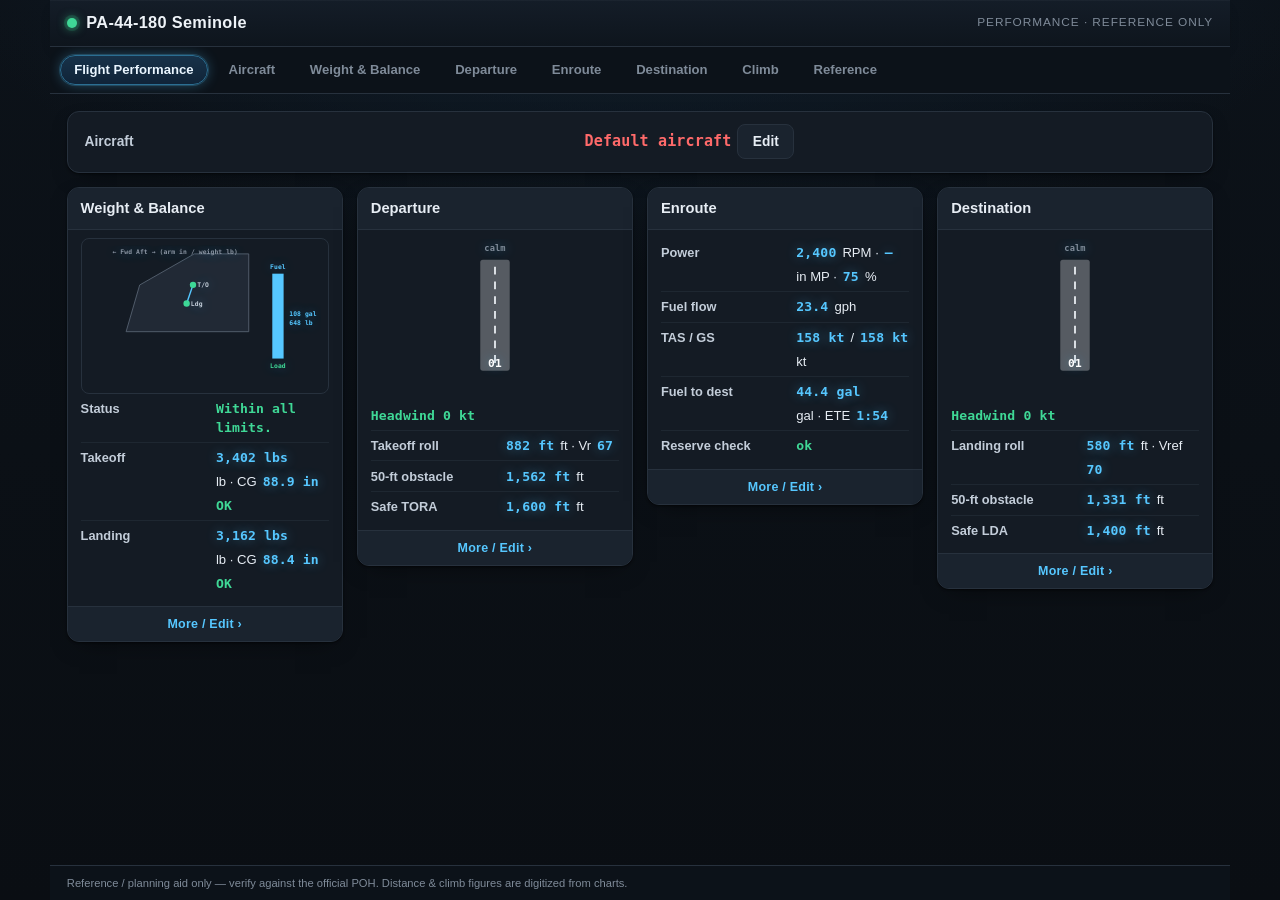
==== index.html @ 6fa39c29 "Add files via upload" ====
<!DOCTYPE html>
<html lang="en">
<head>
<meta charset="utf-8">
<meta name="viewport" content="width=device-width, initial-scale=1, viewport-fit=cover">
<title>PA-44-180 Seminole Performance</title>
<meta name="apple-mobile-web-app-capable" content="yes">
<meta name="apple-mobile-web-app-status-bar-style" content="black-translucent">
<meta name="apple-mobile-web-app-title" content="Seminole">
<meta name="theme-color" content="#0a0e13">
<link rel="manifest" href="manifest.webmanifest">
<link rel="apple-touch-icon" href="assets/icons/apple-touch-icon.png">
<link rel="stylesheet" href="assets/app.css">
</head>
<body data-theme="panel">
<div id="f-view">
  <header id="f-head">
    <span class="f-dot" id="f-offline" title="connection"></span>
    <span class="f-title">PA-44-180 Seminole</span>
    <span class="f-sub">performance · reference only</span>
  </header>
  <nav id="f-nav"></nav>
  <main id="f-main"></main>
  <footer id="f-foot">Reference / planning aid only — verify against the official POH. Distance &amp; climb figures are digitized from charts.</footer>
</div>

<!-- scripts in dependency order: framework -> model -> pages -> boot -->
<script src="src/framework/framework.js"></script>
<script src="src/model/pa44.js"></script>
<script src="src/page/pages.js"></script>
<script src="src/boot.js"></script>
<script>
  // Service worker only on http/https (not file://). Offline still works from cache.
  if ("serviceWorker" in navigator && location.protocol.indexOf("http") === 0) {
    window.addEventListener("load", function () { navigator.serviceWorker.register("service-worker.js").catch(function () {}); });
  }
  function setDot() { var d = document.getElementById("f-offline"); if (d) d.classList.toggle("off", !navigator.onLine); }
  window.addEventListener("online", setDot); window.addEventListener("offline", setDot); setDot();
</script>
</body>
</html>
---- assets/app.css ----
/* PA-44-180 Seminole — dark "cockpit / instrument panel" theme.
   Deep slate surfaces, glowing cyan readouts, high-contrast labels.
   Class names match the original markup exactly — no logic changes. */
:root{
  /* canvas + surfaces */
  --bg:#0a0e13; --bg-2:#0c1219;
  --surface:#141b24; --surface-2:#1a232e; --surface-3:#202a37;
  --bar:#10171f; --barink:#eef3f8;
  --nav:#0c1219; --navsel:#13263a;

  /* lines + text */
  --line:#27313d; --line-soft:#1e2731;
  --ink:#e7edf4; --label:#c3cdd9; --dim:#7f8b99;

  /* accents */
  --val:#56c7ff; --val-glow:rgba(86,199,255,.45);
  --accent:#56c7ff; --accent-dim:#2b6e92;
  --ok:#3fd896; --bad:#ff6a6a; --warn:#ffcf5c;

  --radius:12px; --radius-sm:8px;
  --shadow:0 1px 2px rgba(0,0,0,.5), 0 8px 24px -12px rgba(0,0,0,.7);
  --shadow-soft:0 1px 2px rgba(0,0,0,.4);
  --font:-apple-system,BlinkMacSystemFont,"Segoe UI",Roboto,Helvetica,Arial,sans-serif;
  --mono:ui-monospace,SFMono-Regular,"SF Mono",Menlo,Consolas,monospace;
}
*{box-sizing:border-box}
html,body{margin:0;height:100%}
body{
  background:
    radial-gradient(1200px 600px at 50% -10%, #11202e 0%, rgba(17,32,46,0) 60%),
    linear-gradient(180deg, var(--bg-2) 0%, var(--bg) 100%);
  background-attachment:fixed;
  color:var(--ink);font-family:var(--font);font-size:15px;line-height:1.45;
  -webkit-font-smoothing:antialiased;text-rendering:optimizeLegibility;
  padding:env(safe-area-inset-top) env(safe-area-inset-right) env(safe-area-inset-bottom) env(safe-area-inset-left)}
#f-view{display:flex;flex-direction:column;height:100vh;max-width:1180px;margin:0 auto;background:transparent}

/* ---- header bar ---- */
#f-head{display:flex;align-items:center;gap:.6rem;padding:.7rem 1.05rem;
  background:linear-gradient(180deg,#141d28,#0e151d);
  color:var(--barink);border-bottom:1px solid var(--line);
  box-shadow:0 1px 0 rgba(255,255,255,.03) inset, 0 6px 16px -10px rgba(0,0,0,.8)}
.f-title{font-weight:700;letter-spacing:.02em;font-size:1.02rem}
.f-sub{color:var(--dim);font-size:.74rem;margin-left:auto;text-transform:uppercase;letter-spacing:.08em}
.f-dot{width:.62rem;height:.62rem;border-radius:50%;background:#3fd896;
  box-shadow:0 0 0 3px rgba(63,216,150,.15), 0 0 10px 1px rgba(63,216,150,.55);transition:all .25s}
.f-dot.off{background:var(--warn);box-shadow:0 0 0 3px rgba(255,207,92,.15), 0 0 10px 1px rgba(255,207,92,.55)}

/* ---- nav tabs ---- */
#f-nav{display:flex;gap:.35rem;overflow-x:auto;padding:.5rem .6rem;background:var(--nav);
  border-bottom:1px solid var(--line);-webkit-overflow-scrolling:touch;scrollbar-width:none}
#f-nav::-webkit-scrollbar{display:none}
.f-tab{flex:0 0 auto;background:transparent;color:var(--dim);border:1px solid transparent;border-radius:999px;
  padding:.4rem .85rem;font-size:.82rem;font-weight:600;cursor:pointer;font-family:inherit;white-space:nowrap;
  transition:color .15s, background .15s, border-color .15s, box-shadow .15s}
.f-tab:hover{color:var(--ink);background:rgba(86,199,255,.08)}
.f-tab.sel{background:linear-gradient(180deg,#173249,#102438);color:#eaf6ff;font-weight:700;
  border-color:var(--accent-dim);box-shadow:0 0 0 1px rgba(86,199,255,.18), 0 0 14px -2px var(--val-glow)}

/* ---- main + footer ---- */
#f-main{flex:1;overflow-y:auto;padding:1.05rem;-webkit-overflow-scrolling:touch}
#f-foot{padding:.55rem 1.05rem;font-size:.7rem;color:var(--dim);background:var(--bg-2);border-top:1px solid var(--line)}

.f-phead h1{margin:.1rem 0 .15rem;font-size:1.35rem;font-weight:700;letter-spacing:-.01em}
.f-phead p{margin:0 0 .9rem;color:var(--dim);font-size:.82rem}

/* ---- two-column split ---- */
.f-cols{display:flex;gap:1rem;align-items:flex-start}
.f-col{flex:1 1 0;min-width:0}

/* ---- groups / cards ---- */
.f-group{background:var(--surface);border:1px solid var(--line);border-radius:var(--radius);
  padding:0 .9rem .35rem;margin-bottom:1rem;overflow:hidden;box-shadow:var(--shadow)}
.f-group>h3{margin:0 -.9rem .25rem;padding:.62rem .9rem;font-size:.72rem;font-weight:700;
  letter-spacing:.09em;text-transform:uppercase;color:var(--dim);
  background:var(--surface-2);border-bottom:1px solid var(--line)}
.iGroup>h3::after{content:""}
.oGroup>h3{color:var(--dim)}

.f-row{display:flex;align-items:baseline;gap:.7rem;padding:.5rem .15rem;border-bottom:1px solid var(--line-soft)}
.f-row:last-child{border-bottom:0}
.f-row.full{display:block}
.f-rl{flex:0 0 44%;color:var(--label);font-weight:600;font-size:.86rem}
.f-rc{flex:1;display:flex;flex-wrap:wrap;align-items:baseline;gap:.3rem 6px}
.f-out{color:var(--val);font-weight:700;font-variant-numeric:tabular-nums;font-family:var(--mono);
  letter-spacing:.01em;text-shadow:0 0 12px var(--val-glow)}
.f-msg{color:var(--bad);font-size:.78rem;flex-basis:100%}
.dim{color:var(--dim);font-weight:400;font-size:.85em;text-shadow:none}

/* ---- inputs ---- */
.f-in{background:var(--bg);color:var(--ink);border:1px solid var(--line);border-radius:var(--radius-sm);
  padding:.36rem .5rem;font:inherit;font-size:.9rem;width:6.5rem;max-width:100%;
  transition:border-color .15s, box-shadow .15s, background .15s}
.f-in::placeholder{color:var(--dim)}
.f-in:hover{border-color:#33414f}
.f-in:focus{outline:none;border-color:var(--accent);background:#0b1119;
  box-shadow:0 0 0 3px rgba(86,199,255,.18)}
.f-num{font-family:var(--mono);font-variant-numeric:tabular-nums}
select.f-in{width:auto;min-width:5.5rem;cursor:pointer}
select.f-in option{background:var(--surface);color:var(--ink)}
.f-radio{display:inline-flex;align-items:center;gap:.3rem;margin-right:.7rem;color:var(--label);font-size:.86rem}
input[type=checkbox].f-in,input[type=radio]{accent-color:var(--accent);width:auto;cursor:pointer}

.f-btn{background:var(--surface-2);color:var(--ink);border:1px solid var(--line);border-radius:var(--radius-sm);
  padding:.4rem .9rem;margin:.3rem .4rem .3rem 0;font:inherit;font-size:.86rem;font-weight:600;cursor:pointer;
  transition:background .15s, border-color .15s, box-shadow .15s, transform .05s}
.f-btn:hover{background:var(--surface-3);border-color:var(--accent-dim);box-shadow:0 0 14px -4px var(--val-glow)}
.f-btn:active{transform:translateY(1px)}

/* ---- note / callout ---- */
.f-note{background:linear-gradient(180deg,rgba(255,207,92,.07),rgba(255,207,92,.03));
  border:1px solid rgba(255,207,92,.22);border-left:3px solid var(--warn);border-radius:var(--radius-sm);
  padding:.6rem .8rem;margin:0 0 1rem;font-size:.8rem;color:#e7dcb8}

/* ---- svg diagrams (recolored for dark in pages.js) ---- */
.f-svg{width:100%;max-width:340px;height:auto;display:block;background:transparent;
  border:1px solid var(--line);border-radius:var(--radius-sm);padding:.4rem}
.f-rwy{width:130px;height:auto;display:block;margin:.1rem auto;background:transparent}
.ok{color:var(--ok)} .bad{color:var(--bad)}
.f-out .ok,.f-out .bad{text-shadow:none}
.missing{color:var(--bad)}

/* ---- dashboard ---- */
.f-dash .homeHead{background:var(--surface);border:1px solid var(--line);border-radius:var(--radius);
  padding:0 .9rem;margin-bottom:.9rem;box-shadow:var(--shadow)}
.f-grid{display:grid;grid-template-columns:repeat(4,1fr);gap:.9rem;align-items:start}
.f-panel{background:var(--surface);border:1px solid var(--line);border-radius:var(--radius);overflow:hidden;cursor:pointer;
  display:flex;flex-direction:column;box-shadow:var(--shadow);
  transition:border-color .18s, box-shadow .18s, transform .18s}
.f-panel:hover{border-color:var(--accent-dim);transform:translateY(-2px);
  box-shadow:0 10px 30px -14px rgba(0,0,0,.85), 0 0 0 1px rgba(86,199,255,.12), 0 0 22px -6px var(--val-glow)}
.f-ptitle{font-weight:700;font-size:.92rem;padding:.6rem .8rem;border-bottom:1px solid var(--line);
  background:var(--surface-2);color:var(--ink);display:flex;justify-content:space-between;align-items:center}
.f-pright{color:var(--dim);font-weight:600;font-size:.82rem}
.f-pbody{padding:.5rem .8rem;font-size:.82rem}
.f-pbody .f-row{padding:.32rem 0}
.f-pbody .f-rl{flex-basis:50%;font-size:.8rem}
.f-pfoot{padding:.5rem .8rem;background:var(--surface-2);color:var(--accent);font-size:.78rem;font-weight:600;
  text-align:center;margin-top:auto;border-top:1px solid var(--line);letter-spacing:.02em}
.f-panel:hover .f-pfoot{color:#bfe9ff}

/* ---- responsive ---- */
@media (max-width:1000px){ .f-grid{grid-template-columns:repeat(2,1fr)} }
@media (max-width:620px){
  #f-main{padding:.8rem}
  .f-cols{flex-direction:column;gap:0}
  .f-grid{grid-template-columns:1fr}
  .f-rl{flex-basis:100%} .f-row{display:block} .f-rc{margin-top:.15rem}
  .f-sub{display:none}
}
@media (prefers-reduced-motion:reduce){*{transition:none!important;animation:none!important}}
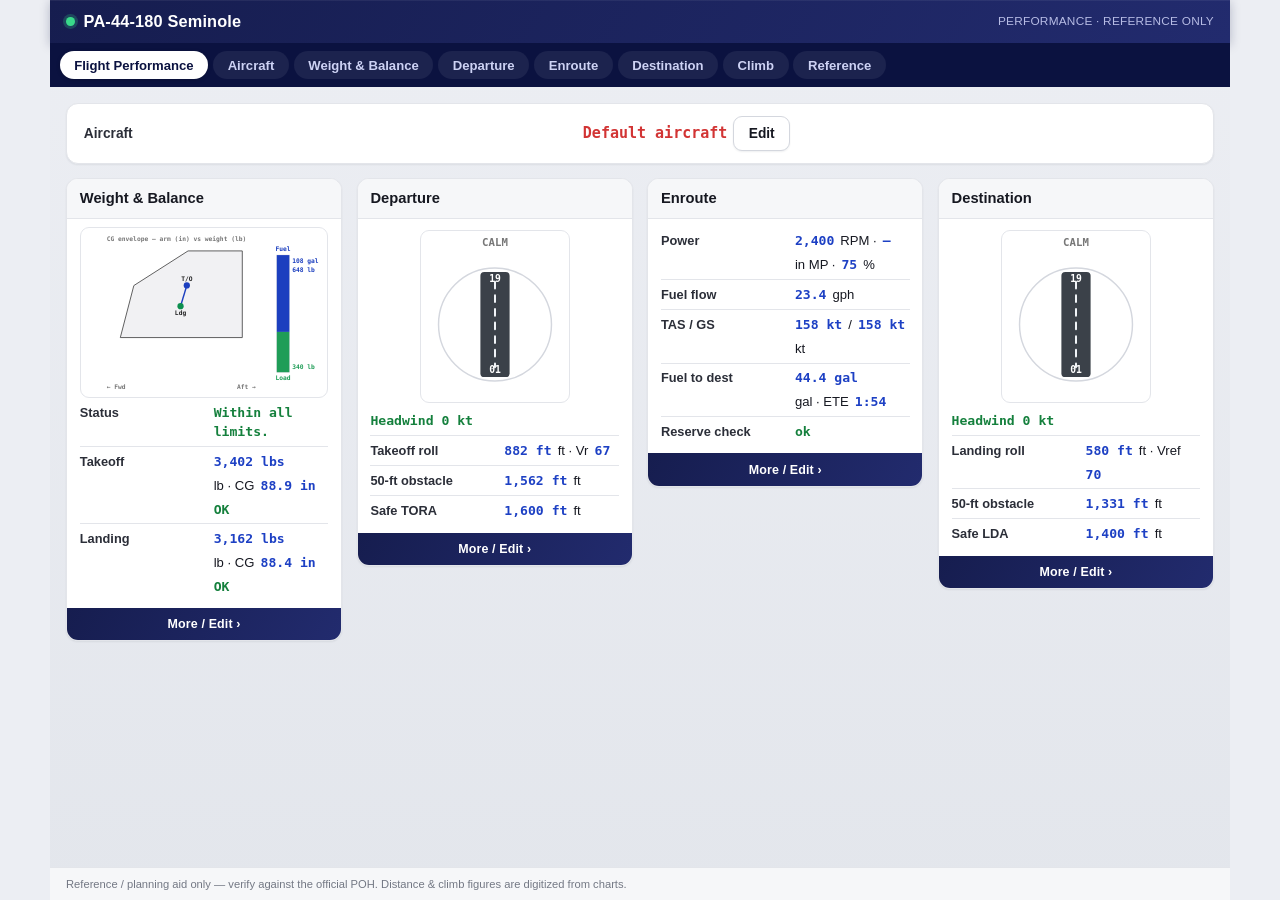
==== commit 32267301: "Add files via upload" ====
--- a/index.html
+++ b/index.html
@@ -5,10 +5,13 @@
 <meta name="viewport" content="width=device-width, initial-scale=1, viewport-fit=cover">
 <title>PA-44-180 Seminole Performance</title>
 <meta name="apple-mobile-web-app-capable" content="yes">
+<meta name="mobile-web-app-capable" content="yes">
 <meta name="apple-mobile-web-app-status-bar-style" content="black-translucent">
 <meta name="apple-mobile-web-app-title" content="Seminole">
-<meta name="theme-color" content="#0a0e13">
+<meta name="theme-color" content="#161d4f">
+<meta name="format-detection" content="telephone=no">
 <link rel="manifest" href="manifest.webmanifest">
+<link rel="apple-touch-icon" sizes="192x192" href="assets/icons/icon-192.png">
 <link rel="apple-touch-icon" href="assets/icons/apple-touch-icon.png">
 <link rel="stylesheet" href="assets/app.css">
 </head>
--- a/assets/app.css
+++ b/assets/app.css
@@ -1,146 +1,138 @@
-/* PA-44-180 Seminole — dark "cockpit / instrument panel" theme.
-   Deep slate surfaces, glowing cyan readouts, high-contrast labels.
-   Class names match the original markup exactly — no logic changes. */
+/* PA-44-180 Seminole — modern light theme.
+   Soft neutral canvas, elevated white cards, indigo brand, blue result values,
+   red warnings. Layout preserved; refreshed depth, spacing, type and motion. */
 :root{
-  /* canvas + surfaces */
-  --bg:#0a0e13; --bg-2:#0c1219;
-  --surface:#141b24; --surface-2:#1a232e; --surface-3:#202a37;
-  --bar:#10171f; --barink:#eef3f8;
-  --nav:#0c1219; --navsel:#13263a;
+  --bg:#eceef3; --bg2:#e3e6ec;
+  --nav:#161d4f; --nav2:#222b6e; --navsel:#0b1240; --barink:#fff;
+  --card:#ffffff; --card2:#f6f7f9; --line:#e3e5ea; --line2:#d4d7de;
+  --ink:#161821; --label:#2b2e38; --dim:#737884;
+  --val:#1d40c4; --ok:#15803d; --bad:#d23434; --accent:#2347d8;
+  --shadow:0 1px 2px rgba(20,24,40,.06), 0 6px 18px rgba(20,24,40,.07);
+  --shadow-sm:0 1px 2px rgba(20,24,40,.07);
+  --radius:12px; --radius-sm:9px;
+  --input-bg:#ffffff;
+  --note-bg:#fffaf0; --note-line:#f0e3bf; --note-bar:#e0b53a; --note-ink:#6b5a2a;
+  /* inline-SVG theming (CG envelope + runway graphic) */
+  --svg-bg:#ffffff; --svg-ink:#222; --svg-dim:#777; --svg-line:#d4d7de;
+  --svg-stroke:#444; --svg-track:#edeef1; --svg-fill:rgba(120,120,140,.10); --rwy-slab:#3b4149;
+  --font:-apple-system,BlinkMacSystemFont,"Segoe UI",Roboto,Helvetica,Arial,sans-serif;
+  --mono:ui-monospace,SFMono-Regular,Menlo,monospace;
+}
 
-  /* lines + text */
-  --line:#27313d; --line-soft:#1e2731;
-  --ink:#e7edf4; --label:#c3cdd9; --dim:#7f8b99;
-
-  /* accents */
-  --val:#56c7ff; --val-glow:rgba(86,199,255,.45);
-  --accent:#56c7ff; --accent-dim:#2b6e92;
-  --ok:#3fd896; --bad:#ff6a6a; --warn:#ffcf5c;
-
-  --radius:12px; --radius-sm:8px;
-  --shadow:0 1px 2px rgba(0,0,0,.5), 0 8px 24px -12px rgba(0,0,0,.7);
-  --shadow-soft:0 1px 2px rgba(0,0,0,.4);
-  --font:-apple-system,BlinkMacSystemFont,"Segoe UI",Roboto,Helvetica,Arial,sans-serif;
-  --mono:ui-monospace,SFMono-Regular,"SF Mono",Menlo,Consolas,monospace;
+/* ---- Dark mode (auto, follows the OS appearance setting) ---- */
+@media (prefers-color-scheme:dark){
+  :root{
+    --bg:#0f1320; --bg2:#0b0e18;
+    --nav:#1a225e; --nav2:#2a3486; --navsel:#0b1030; --barink:#fff;
+    --card:#171c2a; --card2:#1f2536; --line:#2a3142; --line2:#3a4257;
+    --ink:#e7e9ef; --label:#cdd2dc; --dim:#8b93a3;
+    --val:#7d97ff; --ok:#46c97e; --bad:#ff7a7a; --accent:#7d97ff;
+    --shadow:0 1px 2px rgba(0,0,0,.4), 0 8px 22px rgba(0,0,0,.45);
+    --shadow-sm:0 1px 3px rgba(0,0,0,.4);
+    --input-bg:#10141f;
+    --note-bg:#2a2410; --note-line:#4a3f1a; --note-bar:#caa53a; --note-ink:#e4d7a6;
+    --svg-bg:#11151f; --svg-ink:#e7e9ef; --svg-dim:#99a2b3; --svg-line:#39414f;
+    --svg-stroke:#8a93a3; --svg-track:#262c3a; --svg-fill:rgba(150,160,190,.14); --rwy-slab:#39414c;
+    color-scheme:dark;
+  }
 }
 *{box-sizing:border-box}
-html,body{margin:0;height:100%}
-body{
-  background:
-    radial-gradient(1200px 600px at 50% -10%, #11202e 0%, rgba(17,32,46,0) 60%),
-    linear-gradient(180deg, var(--bg-2) 0%, var(--bg) 100%);
-  background-attachment:fixed;
-  color:var(--ink);font-family:var(--font);font-size:15px;line-height:1.45;
+html,body{margin:0;height:100%;-webkit-text-size-adjust:100%;text-size-adjust:100%}
+body{background:var(--bg);color:var(--ink);font-family:var(--font);font-size:15px;line-height:1.45;
   -webkit-font-smoothing:antialiased;text-rendering:optimizeLegibility;
-  padding:env(safe-area-inset-top) env(safe-area-inset-right) env(safe-area-inset-bottom) env(safe-area-inset-left)}
-#f-view{display:flex;flex-direction:column;height:100vh;max-width:1180px;margin:0 auto;background:transparent}
+  -webkit-tap-highlight-color:transparent;
+  padding-left:env(safe-area-inset-left);padding-right:env(safe-area-inset-right)}
+/* 100dvh avoids the iOS Safari address-bar 100vh cutoff; 100vh is the fallback */
+#f-view{display:flex;flex-direction:column;height:100vh;height:100dvh;max-width:1180px;margin:0 auto;
+  background:linear-gradient(180deg,var(--bg) 0%,var(--bg2) 100%)}
 
-/* ---- header bar ---- */
-#f-head{display:flex;align-items:center;gap:.6rem;padding:.7rem 1.05rem;
-  background:linear-gradient(180deg,#141d28,#0e151d);
-  color:var(--barink);border-bottom:1px solid var(--line);
-  box-shadow:0 1px 0 rgba(255,255,255,.03) inset, 0 6px 16px -10px rgba(0,0,0,.8)}
-.f-title{font-weight:700;letter-spacing:.02em;font-size:1.02rem}
-.f-sub{color:var(--dim);font-size:.74rem;margin-left:auto;text-transform:uppercase;letter-spacing:.08em}
-.f-dot{width:.62rem;height:.62rem;border-radius:50%;background:#3fd896;
-  box-shadow:0 0 0 3px rgba(63,216,150,.15), 0 0 10px 1px rgba(63,216,150,.55);transition:all .25s}
-.f-dot.off{background:var(--warn);box-shadow:0 0 0 3px rgba(255,207,92,.15), 0 0 10px 1px rgba(255,207,92,.55)}
+/* header — brand gradient, fills behind the translucent status bar */
+#f-head{display:flex;align-items:center;gap:.55rem;color:var(--barink);
+  background:linear-gradient(120deg,var(--nav) 0%,var(--nav2) 100%);
+  padding:calc(.6rem + env(safe-area-inset-top)) 1rem .6rem;
+  box-shadow:0 1px 0 rgba(255,255,255,.06) inset, 0 2px 10px rgba(11,18,64,.25)}
+.f-title{font-weight:700;letter-spacing:.01em;font-size:1.02rem}
+.f-sub{color:#c7ccf2;font-size:.74rem;margin-left:auto;opacity:.9;font-weight:500;letter-spacing:.02em;text-transform:uppercase}
+.f-dot{width:.55rem;height:.55rem;border-radius:50%;background:#39d98a;
+  box-shadow:0 0 0 3px rgba(57,217,138,.22);transition:background .2s,box-shadow .2s}
+.f-dot.off{background:#ffc53d;box-shadow:0 0 0 3px rgba(255,197,61,.22)}
 
-/* ---- nav tabs ---- */
-#f-nav{display:flex;gap:.35rem;overflow-x:auto;padding:.5rem .6rem;background:var(--nav);
-  border-bottom:1px solid var(--line);-webkit-overflow-scrolling:touch;scrollbar-width:none}
+/* nav — pill tabs */
+#f-nav{display:flex;gap:.3rem;overflow-x:auto;padding:.5rem .6rem;
+  background:var(--navsel);-webkit-overflow-scrolling:touch;scrollbar-width:none}
 #f-nav::-webkit-scrollbar{display:none}
-.f-tab{flex:0 0 auto;background:transparent;color:var(--dim);border:1px solid transparent;border-radius:999px;
-  padding:.4rem .85rem;font-size:.82rem;font-weight:600;cursor:pointer;font-family:inherit;white-space:nowrap;
-  transition:color .15s, background .15s, border-color .15s, box-shadow .15s}
-.f-tab:hover{color:var(--ink);background:rgba(86,199,255,.08)}
-.f-tab.sel{background:linear-gradient(180deg,#173249,#102438);color:#eaf6ff;font-weight:700;
-  border-color:var(--accent-dim);box-shadow:0 0 0 1px rgba(86,199,255,.18), 0 0 14px -2px var(--val-glow)}
+.f-tab{flex:0 0 auto;background:rgba(255,255,255,.07);color:#cdd2f4;border:1px solid transparent;
+  border-radius:999px;padding:.36rem .85rem;font-size:.82rem;cursor:pointer;font-family:inherit;
+  white-space:nowrap;font-weight:600;transition:background .15s,color .15s,transform .05s}
+.f-tab:hover{background:rgba(255,255,255,.14);color:#fff}
+.f-tab:active{transform:scale(.97)}
+.f-tab.sel{background:#fff;color:var(--navsel);font-weight:700;box-shadow:0 1px 4px rgba(0,0,0,.18)}
 
-/* ---- main + footer ---- */
-#f-main{flex:1;overflow-y:auto;padding:1.05rem;-webkit-overflow-scrolling:touch}
-#f-foot{padding:.55rem 1.05rem;font-size:.7rem;color:var(--dim);background:var(--bg-2);border-top:1px solid var(--line)}
+#f-main{flex:1;overflow-y:auto;padding:1rem;-webkit-overflow-scrolling:touch;overscroll-behavior:contain}
+#f-foot{font-size:.7rem;color:var(--dim);background:var(--card2);border-top:1px solid var(--line);
+  padding:.5rem 1rem calc(.5rem + env(safe-area-inset-bottom))}
 
 .f-phead h1{margin:.1rem 0 .15rem;font-size:1.35rem;font-weight:700;letter-spacing:-.01em}
-.f-phead p{margin:0 0 .9rem;color:var(--dim);font-size:.82rem}
+.f-phead p{margin:0 0 .85rem;color:var(--dim);font-size:.83rem}
 
-/* ---- two-column split ---- */
+/* two-column split: Settings | Results */
 .f-cols{display:flex;gap:1rem;align-items:flex-start}
 .f-col{flex:1 1 0;min-width:0}
+.f-group{background:var(--card);border:1px solid var(--line);border-radius:var(--radius);
+  padding:0 .9rem .35rem;margin-bottom:1rem;overflow:hidden;box-shadow:var(--shadow-sm)}
+.f-group>h3{margin:0 -.9rem .25rem;padding:.55rem .9rem;font-size:.72rem;font-weight:700;
+  letter-spacing:.06em;text-transform:uppercase;color:var(--dim);
+  background:var(--card2);border-bottom:1px solid var(--line)}
+.oGroup>h3{color:var(--accent)}
 
-/* ---- groups / cards ---- */
-.f-group{background:var(--surface);border:1px solid var(--line);border-radius:var(--radius);
-  padding:0 .9rem .35rem;margin-bottom:1rem;overflow:hidden;box-shadow:var(--shadow)}
-.f-group>h3{margin:0 -.9rem .25rem;padding:.62rem .9rem;font-size:.72rem;font-weight:700;
-  letter-spacing:.09em;text-transform:uppercase;color:var(--dim);
-  background:var(--surface-2);border-bottom:1px solid var(--line)}
-.iGroup>h3::after{content:""}
-.oGroup>h3{color:var(--dim)}
-
-.f-row{display:flex;align-items:baseline;gap:.7rem;padding:.5rem .15rem;border-bottom:1px solid var(--line-soft)}
+.f-row{display:flex;align-items:baseline;gap:.6rem;padding:.45rem .15rem;border-bottom:1px solid var(--line)}
 .f-row:last-child{border-bottom:0}
 .f-row.full{display:block}
 .f-rl{flex:0 0 44%;color:var(--label);font-weight:600;font-size:.86rem}
 .f-rc{flex:1;display:flex;flex-wrap:wrap;align-items:baseline;gap:.3rem 6px}
-.f-out{color:var(--val);font-weight:700;font-variant-numeric:tabular-nums;font-family:var(--mono);
-  letter-spacing:.01em;text-shadow:0 0 12px var(--val-glow)}
+.f-out{color:var(--val);font-weight:700;font-variant-numeric:tabular-nums;font-family:var(--mono)}
 .f-msg{color:var(--bad);font-size:.78rem;flex-basis:100%}
-.dim{color:var(--dim);font-weight:400;font-size:.85em;text-shadow:none}
+.dim{color:var(--dim);font-weight:400;font-size:.85em}
 
-/* ---- inputs ---- */
-.f-in{background:var(--bg);color:var(--ink);border:1px solid var(--line);border-radius:var(--radius-sm);
-  padding:.36rem .5rem;font:inherit;font-size:.9rem;width:6.5rem;max-width:100%;
-  transition:border-color .15s, box-shadow .15s, background .15s}
-.f-in::placeholder{color:var(--dim)}
-.f-in:hover{border-color:#33414f}
-.f-in:focus{outline:none;border-color:var(--accent);background:#0b1119;
-  box-shadow:0 0 0 3px rgba(86,199,255,.18)}
-.f-num{font-family:var(--mono);font-variant-numeric:tabular-nums}
+.f-in{background:var(--input-bg);color:var(--ink);border:1px solid var(--line2);border-radius:8px;padding:.34rem .5rem;
+  font:inherit;font-size:.9rem;width:6.5rem;max-width:100%;transition:border-color .15s,box-shadow .15s}
+.f-in:hover{border-color:#b6bac3}
+.f-in:focus{outline:none;border-color:var(--accent);box-shadow:0 0 0 3px rgba(35,71,216,.16)}
 select.f-in{width:auto;min-width:5.5rem;cursor:pointer}
-select.f-in option{background:var(--surface);color:var(--ink)}
-.f-radio{display:inline-flex;align-items:center;gap:.3rem;margin-right:.7rem;color:var(--label);font-size:.86rem}
-input[type=checkbox].f-in,input[type=radio]{accent-color:var(--accent);width:auto;cursor:pointer}
+.f-radio{display:inline-flex;align-items:center;gap:.3rem;margin-right:.7rem;font-size:.86rem;cursor:pointer}
+.f-btn{background:var(--card);color:var(--ink);border:1px solid var(--line2);border-radius:9px;
+  padding:.4rem .9rem;margin:.3rem .4rem .3rem 0;font:inherit;font-size:.86rem;font-weight:600;
+  cursor:pointer;box-shadow:var(--shadow-sm);transition:background .15s,border-color .15s,transform .05s}
+.f-btn:hover{background:var(--card2);border-color:#b6bac3}
+.f-btn:active{transform:scale(.98)}
 
-.f-btn{background:var(--surface-2);color:var(--ink);border:1px solid var(--line);border-radius:var(--radius-sm);
-  padding:.4rem .9rem;margin:.3rem .4rem .3rem 0;font:inherit;font-size:.86rem;font-weight:600;cursor:pointer;
-  transition:background .15s, border-color .15s, box-shadow .15s, transform .05s}
-.f-btn:hover{background:var(--surface-3);border-color:var(--accent-dim);box-shadow:0 0 14px -4px var(--val-glow)}
-.f-btn:active{transform:translateY(1px)}
-
-/* ---- note / callout ---- */
-.f-note{background:linear-gradient(180deg,rgba(255,207,92,.07),rgba(255,207,92,.03));
-  border:1px solid rgba(255,207,92,.22);border-left:3px solid var(--warn);border-radius:var(--radius-sm);
-  padding:.6rem .8rem;margin:0 0 1rem;font-size:.8rem;color:#e7dcb8}
-
-/* ---- svg diagrams (recolored for dark in pages.js) ---- */
-.f-svg{width:100%;max-width:340px;height:auto;display:block;background:transparent;
-  border:1px solid var(--line);border-radius:var(--radius-sm);padding:.4rem}
-.f-rwy{width:130px;height:auto;display:block;margin:.1rem auto;background:transparent}
+.f-note{background:var(--note-bg);border:1px solid var(--note-line);border-left:3px solid var(--note-bar);border-radius:var(--radius-sm);
+  padding:.6rem .8rem;margin:0 0 1rem;font-size:.8rem;color:var(--note-ink)}
+.f-svg{width:100%;max-width:340px;height:auto;display:block;background:var(--svg-bg);
+  border:1px solid var(--line);border-radius:var(--radius-sm);padding:.3rem}
+.f-rwy{width:150px;height:auto;display:block;margin:.2rem auto;background:var(--svg-bg);
+  border:1px solid var(--line);border-radius:var(--radius-sm)}
 .ok{color:var(--ok)} .bad{color:var(--bad)}
-.f-out .ok,.f-out .bad{text-shadow:none}
 .missing{color:var(--bad)}
 
-/* ---- dashboard ---- */
-.f-dash .homeHead{background:var(--surface);border:1px solid var(--line);border-radius:var(--radius);
-  padding:0 .9rem;margin-bottom:.9rem;box-shadow:var(--shadow)}
+/* dashboard */
+.f-dash .homeHead{background:var(--card);border:1px solid var(--line);border-radius:var(--radius);
+  padding:0 .9rem;margin-bottom:.9rem;box-shadow:var(--shadow-sm)}
 .f-grid{display:grid;grid-template-columns:repeat(4,1fr);gap:.9rem;align-items:start}
-.f-panel{background:var(--surface);border:1px solid var(--line);border-radius:var(--radius);overflow:hidden;cursor:pointer;
-  display:flex;flex-direction:column;box-shadow:var(--shadow);
-  transition:border-color .18s, box-shadow .18s, transform .18s}
-.f-panel:hover{border-color:var(--accent-dim);transform:translateY(-2px);
-  box-shadow:0 10px 30px -14px rgba(0,0,0,.85), 0 0 0 1px rgba(86,199,255,.12), 0 0 22px -6px var(--val-glow)}
-.f-ptitle{font-weight:700;font-size:.92rem;padding:.6rem .8rem;border-bottom:1px solid var(--line);
-  background:var(--surface-2);color:var(--ink);display:flex;justify-content:space-between;align-items:center}
-.f-pright{color:var(--dim);font-weight:600;font-size:.82rem}
-.f-pbody{padding:.5rem .8rem;font-size:.82rem}
-.f-pbody .f-row{padding:.32rem 0}
+.f-panel{background:var(--card);border:1px solid var(--line);border-radius:var(--radius);overflow:hidden;
+  cursor:pointer;display:flex;flex-direction:column;box-shadow:var(--shadow-sm);
+  transition:box-shadow .18s,transform .12s,border-color .18s}
+.f-panel:hover{box-shadow:var(--shadow);transform:translateY(-2px);border-color:var(--line2)}
+.f-panel:active{transform:translateY(0)}
+.f-ptitle{font-weight:700;font-size:.92rem;padding:.55rem .8rem;border-bottom:1px solid var(--line);background:var(--card2)}
+.f-pright{float:right;font-weight:600;color:var(--dim);font-size:.82rem}
+.f-pbody{padding:.45rem .8rem;font-size:.82rem}
+.f-pbody .f-row{padding:.3rem 0}
 .f-pbody .f-rl{flex-basis:50%;font-size:.8rem}
-.f-pfoot{padding:.5rem .8rem;background:var(--surface-2);color:var(--accent);font-size:.78rem;font-weight:600;
-  text-align:center;margin-top:auto;border-top:1px solid var(--line);letter-spacing:.02em}
-.f-panel:hover .f-pfoot{color:#bfe9ff}
+.f-pfoot{padding:.45rem .8rem;background:linear-gradient(120deg,var(--nav) 0%,var(--nav2) 100%);
+  color:#fff;font-size:.78rem;font-weight:600;text-align:center;margin-top:auto;letter-spacing:.01em}
 
-/* ---- responsive ---- */
-@media (max-width:1000px){ .f-grid{grid-template-columns:repeat(2,1fr)} }
+@media (max-width:1100px){ .f-grid{grid-template-columns:repeat(2,1fr)} }
 @media (max-width:620px){
   #f-main{padding:.8rem}
   .f-cols{flex-direction:column;gap:0}
@@ -148,4 +140,13 @@
   .f-rl{flex-basis:100%} .f-row{display:block} .f-rc{margin-top:.15rem}
   .f-sub{display:none}
 }
+/* touch devices (iPhone/iPad): >=16px form controls prevent Safari focus-zoom,
+   and larger hit areas meet the ~44px touch-target guideline */
+@media (hover:none) and (pointer:coarse){
+  .f-in,select.f-in{font-size:16px;padding:.5rem .6rem}
+  .f-btn{font-size:16px;padding:.6rem 1.05rem}
+  .f-tab{font-size:1rem;padding:.6rem 1.05rem}
+  .f-row{padding:.55rem .15rem}
+  .f-panel,.f-tab,.f-btn{touch-action:manipulation}
+}
 @media (prefers-reduced-motion:reduce){*{transition:none!important;animation:none!important}}
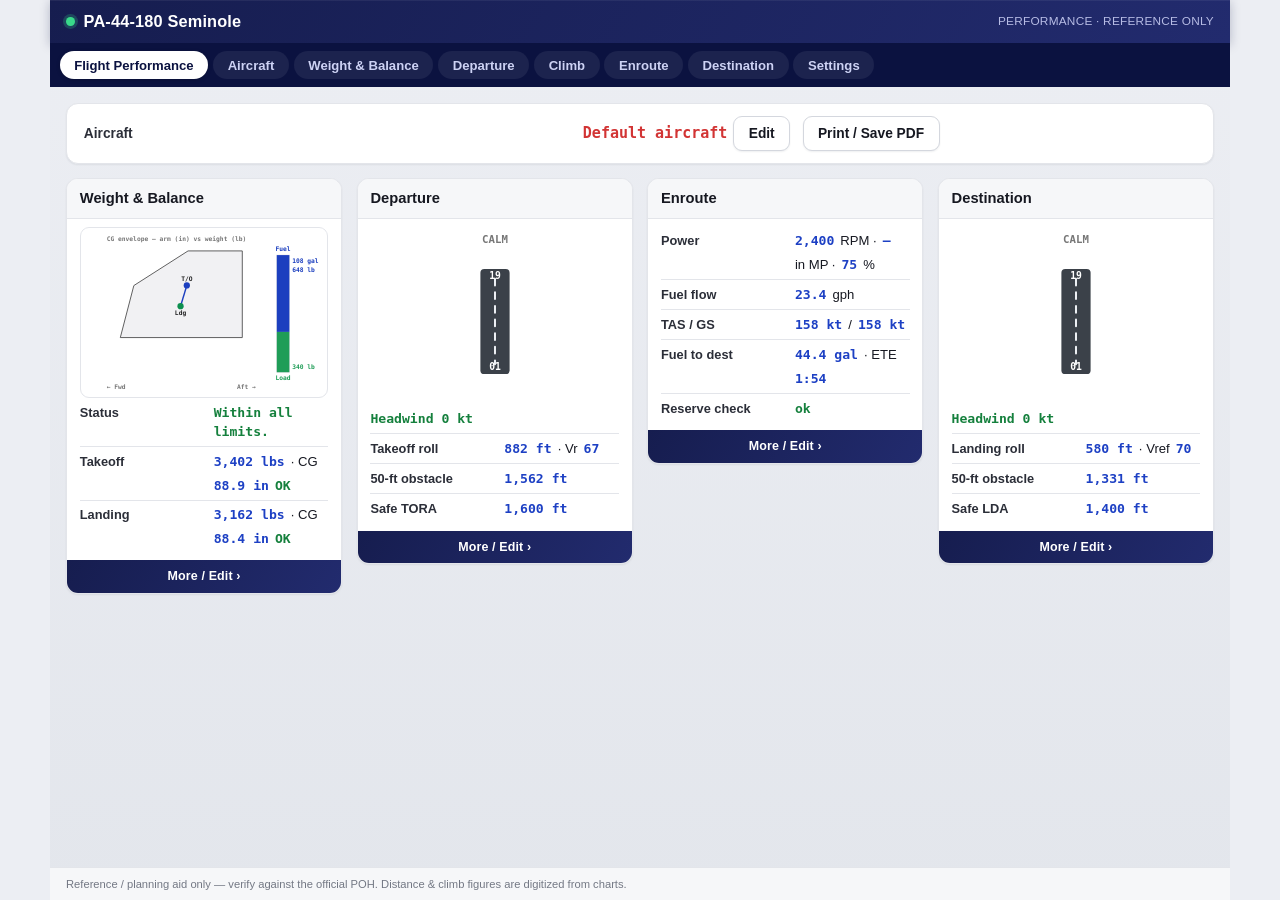
==== commit 2ad83555: "Add files via upload" ====
--- a/index.html
+++ b/index.html
@@ -8,7 +8,8 @@
 <meta name="mobile-web-app-capable" content="yes">
 <meta name="apple-mobile-web-app-status-bar-style" content="black-translucent">
 <meta name="apple-mobile-web-app-title" content="Seminole">
-<meta name="theme-color" content="#161d4f">
+<meta name="theme-color" content="#161d4f" media="(prefers-color-scheme: light)">
+<meta name="theme-color" content="#0f1320" media="(prefers-color-scheme: dark)">
 <meta name="format-detection" content="telephone=no">
 <link rel="manifest" href="manifest.webmanifest">
 <link rel="apple-touch-icon" sizes="192x192" href="assets/icons/icon-192.png">
@@ -26,6 +27,7 @@
   <main id="f-main"></main>
   <footer id="f-foot">Reference / planning aid only — verify against the official POH. Distance &amp; climb figures are digitized from charts.</footer>
 </div>
+<div id="f-print" aria-hidden="true"></div>
 
 <!-- scripts in dependency order: framework -> model -> pages -> boot -->
 <script src="src/framework/framework.js"></script>
--- a/assets/app.css
+++ b/assets/app.css
@@ -19,9 +19,26 @@
   --mono:ui-monospace,SFMono-Regular,Menlo,monospace;
 }
 
-/* ---- Dark mode (auto, follows the OS appearance setting) ---- */
+/* ---- Dark mode ----
+   Auto follows the OS unless overridden by data-theme on <html>:
+   data-theme="dark" forces dark, data-theme="light" forces light,
+   absent = auto. The dark token block is shared by both triggers. */
+:root[data-theme="dark"]{
+  --bg:#0f1320; --bg2:#0b0e18;
+  --nav:#1a225e; --nav2:#2a3486; --navsel:#0b1030; --barink:#fff;
+  --card:#171c2a; --card2:#1f2536; --line:#2a3142; --line2:#3a4257;
+  --ink:#e7e9ef; --label:#cdd2dc; --dim:#8b93a3;
+  --val:#7d97ff; --ok:#46c97e; --bad:#ff7a7a; --accent:#7d97ff;
+  --shadow:0 1px 2px rgba(0,0,0,.4), 0 8px 22px rgba(0,0,0,.45);
+  --shadow-sm:0 1px 3px rgba(0,0,0,.4);
+  --input-bg:#10141f;
+  --note-bg:#2a2410; --note-line:#4a3f1a; --note-bar:#caa53a; --note-ink:#e4d7a6;
+  --svg-bg:#11151f; --svg-ink:#e7e9ef; --svg-dim:#99a2b3; --svg-line:#39414f;
+  --svg-stroke:#8a93a3; --svg-track:#262c3a; --svg-fill:rgba(150,160,190,.14); --rwy-slab:#39414c;
+  color-scheme:dark;
+}
 @media (prefers-color-scheme:dark){
-  :root{
+  :root:not([data-theme="light"]):not([data-theme="dark"]){
     --bg:#0f1320; --bg2:#0b0e18;
     --nav:#1a225e; --nav2:#2a3486; --navsel:#0b1030; --barink:#fff;
     --card:#171c2a; --card2:#1f2536; --line:#2a3142; --line2:#3a4257;
@@ -110,8 +127,10 @@
   padding:.6rem .8rem;margin:0 0 1rem;font-size:.8rem;color:var(--note-ink)}
 .f-svg{width:100%;max-width:340px;height:auto;display:block;background:var(--svg-bg);
   border:1px solid var(--line);border-radius:var(--radius-sm);padding:.3rem}
-.f-rwy{width:150px;height:auto;display:block;margin:.2rem auto;background:var(--svg-bg);
-  border:1px solid var(--line);border-radius:var(--radius-sm)}
+.f-rwy{width:148px;height:auto;display:block;margin:.1rem auto .3rem;background:transparent}
+/* the runway graphic row centers its graphic and drops the row divider */
+.f-row.rwyrow{border-bottom:0;text-align:center}
+.f-row.rwyrow .f-rc{justify-content:center}
 .ok{color:var(--ok)} .bad{color:var(--bad)}
 .missing{color:var(--bad)}
 
@@ -149,4 +168,41 @@
   .f-row{padding:.55rem .15rem}
   .f-panel,.f-tab,.f-btn{touch-action:manipulation}
 }
+/* header action buttons (Print) */
+.f-headbtn{background:rgba(255,255,255,.12);color:#fff;border:1px solid rgba(255,255,255,.22);
+  border-radius:999px;padding:.3rem .8rem;font:inherit;font-size:.78rem;font-weight:600;cursor:pointer;
+  margin-left:.5rem;transition:background .15s}
+.f-headbtn:hover{background:rgba(255,255,255,.22)}
+
+/* settings page */
+.f-seg{display:inline-flex;border:1px solid var(--line2);border-radius:999px;overflow:hidden;margin:.2rem 0}
+.f-seg button{background:var(--card);color:var(--ink);border:0;border-right:1px solid var(--line2);
+  padding:.4rem 1rem;font:inherit;font-size:.85rem;font-weight:600;cursor:pointer;transition:background .15s}
+.f-seg button:last-child{border-right:0}
+.f-seg button:hover{background:var(--card2)}
+.f-seg button.on{background:var(--accent);color:#fff}
+.f-danger{background:#fff0f0;color:var(--bad);border-color:#f0c4c4}
+:root[data-theme="dark"] .f-danger{background:#2a1414;border-color:#5a2a2a}
+@media (prefers-color-scheme:dark){:root:not([data-theme="light"]) .f-danger{background:#2a1414;border-color:#5a2a2a}}
+
+/* ---- printable report (hidden on screen, shown only when printing) ---- */
+#f-print{display:none}
+@media print{
+  @page{margin:14mm}
+  html,body{background:#fff!important;color:#000!important;height:auto!important}
+  #f-view{display:none!important}
+  #f-print{display:block!important;font-family:var(--font);color:#000;font-size:11px;line-height:1.4}
+  #f-print h1{font-size:17px;margin:0 0 2px}
+  #f-print .p-sub{color:#444;font-size:10px;margin:0 0 10px}
+  #f-print .p-sec{break-inside:avoid;margin:0 0 11px;border:1px solid #bbb;border-radius:6px;overflow:hidden}
+  #f-print .p-sec h2{font-size:11px;margin:0;padding:4px 8px;background:#eee;border-bottom:1px solid #bbb;
+    text-transform:uppercase;letter-spacing:.05em}
+  #f-print table{width:100%;border-collapse:collapse}
+  #f-print td{padding:3px 8px;border-bottom:1px solid #e2e2e2;vertical-align:top}
+  #f-print td:first-child{color:#333;width:46%}
+  #f-print td:last-child{font-weight:700;font-variant-numeric:tabular-nums}
+  #f-print .p-cols{display:grid;grid-template-columns:1fr 1fr;gap:11px}
+  #f-print .p-foot{margin-top:10px;font-size:9px;color:#555;border-top:1px solid #ccc;padding-top:6px}
+}
+
 @media (prefers-reduced-motion:reduce){*{transition:none!important;animation:none!important}}
